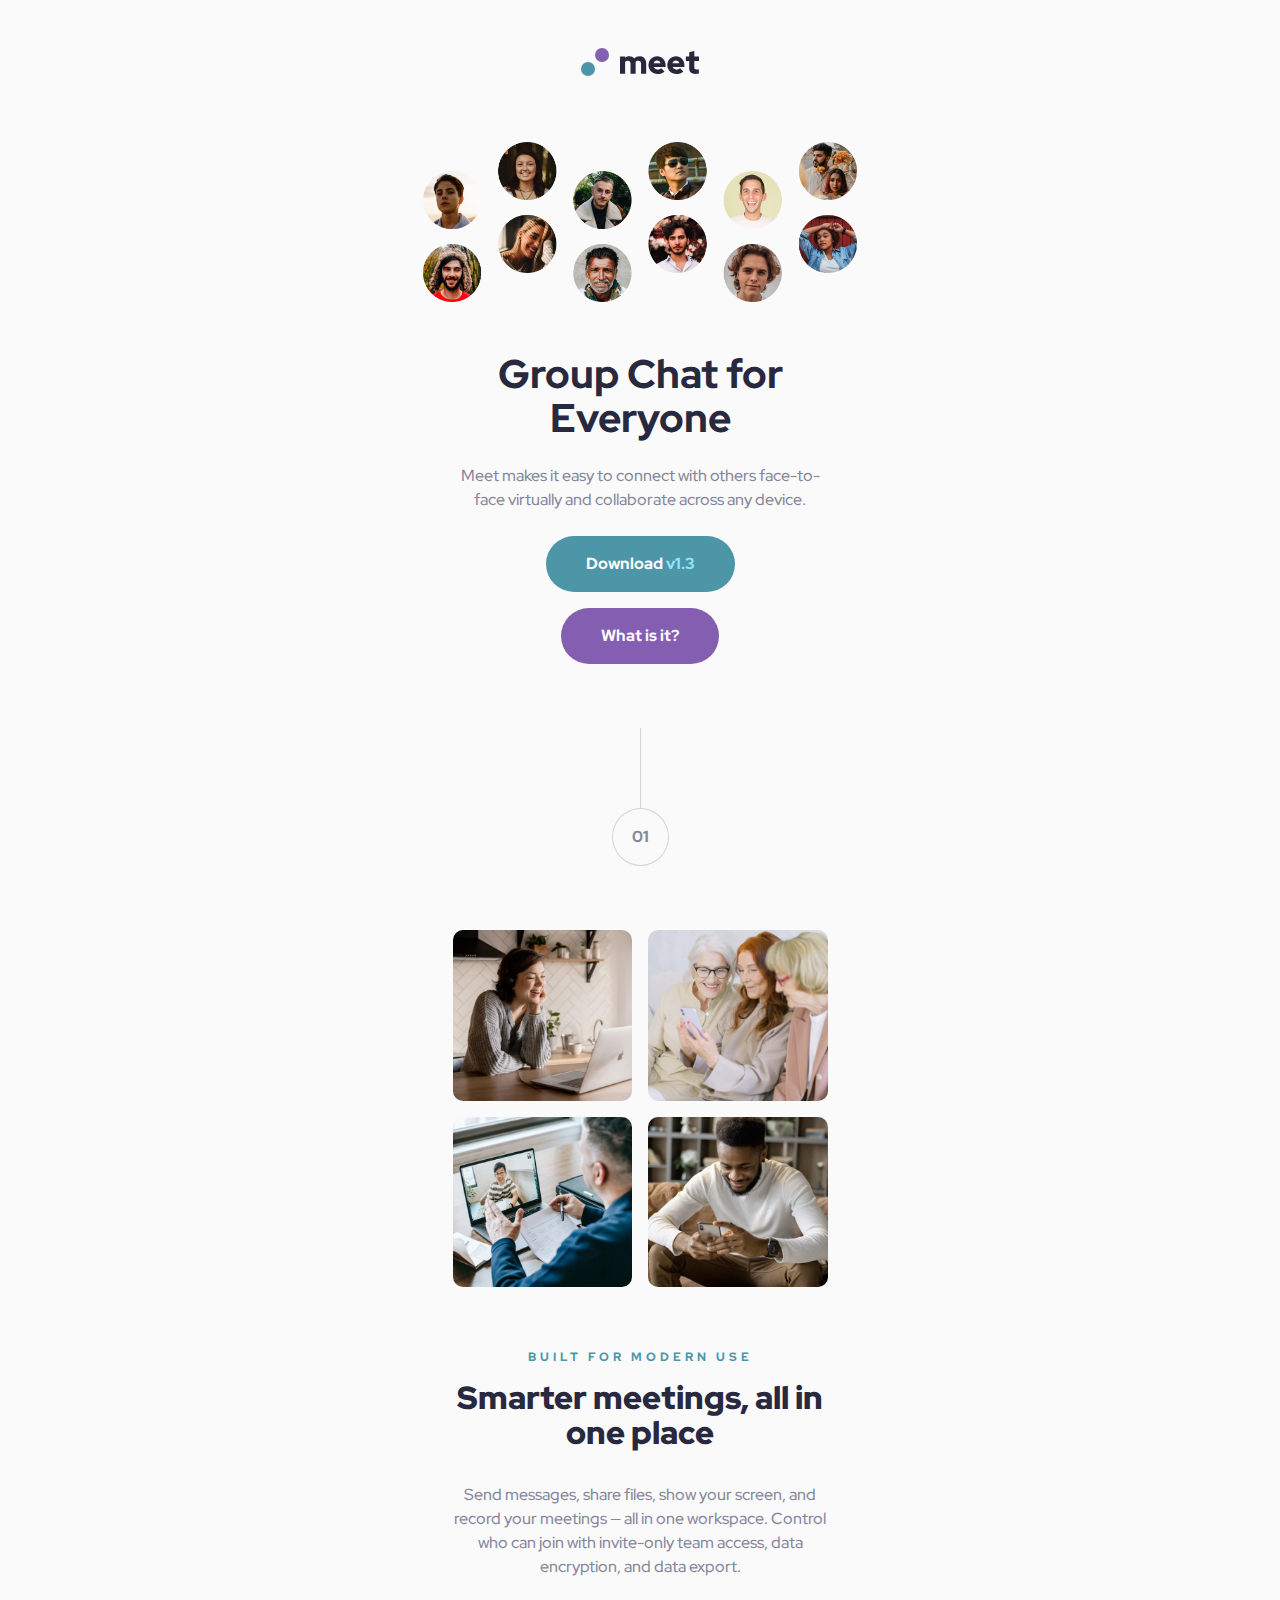
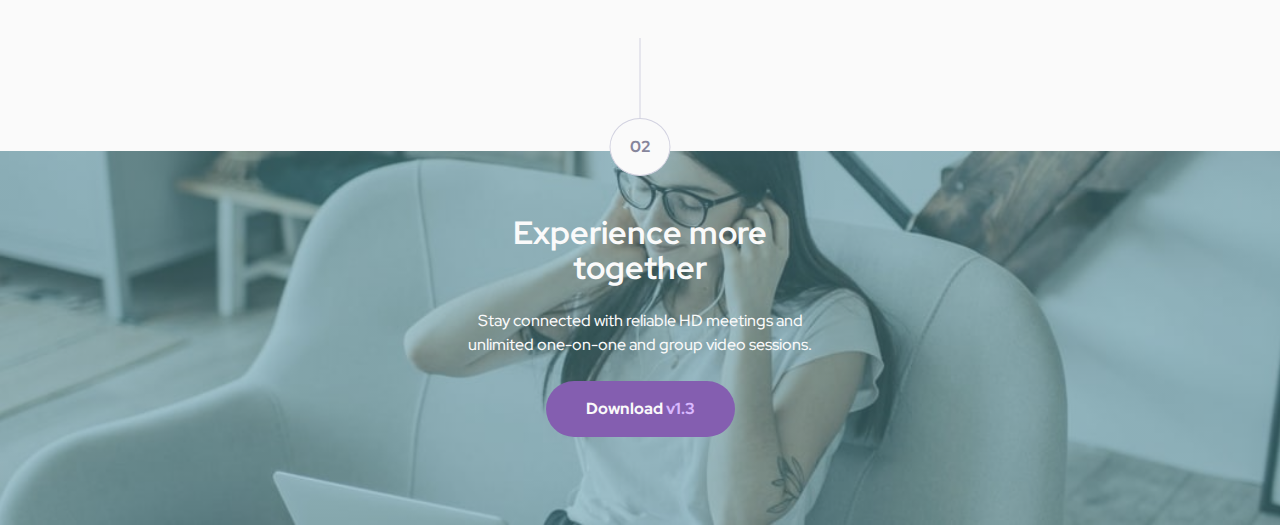
==== meet-landing-page/index.html @ e3021c3f "Upload mobile version" ====
<!DOCTYPE html>
<html lang="en">
  <head>
    <meta charset="UTF-8" />
    <meta name="viewport" content="width=device-width, initial-scale=1.0" />
    <title>Frontend Mentor | Meet landing page</title>
    <link rel="stylesheet" href="styles.css" />
  </head>
  <body>
    <!--

  01
  Built for modern use

  Smarter meetings, all in one place

  Send messages, share files, show your screen, and record your meetings — all in one 
  workspace. Control who can join with invite-only team access, data encryption, and data export.

  02
  Experience more together
  Stay connected with reliable HD meetings and unlimited one-on-one and group video sessions.

  Download v1.3 -->
  </body>
  <header class="header">
    <div>
      <img class="company-logo" src="assets/logo.svg" alt="company logo" />
    </div>
  </header>
  <main class="main">
    <section class="hero">
      <div class="hero-imgs-box">
        <img
          class="hero-imgs"
          src="assets/tablet/image-hero.png"
          alt="people's pictures"
        />
      </div>
      <div class="hero-text-box container">
        <h1 class="hero-header text-preset-1">Group Chat for Everyone</h1>
        <p class="hero-description text-preset-4">
          Meet makes it easy to connect with others face-to-face virtually and
          collaborate across any device.
        </p>
      </div>
      <div class="btn-box">
        <button class="btn btn-cta text-preset-5">
          Download <span class="btn-version-text">v1.3</span>
        </button>
        <button class="btn btn-purple text-preset-5">What is it?</button>
      </div>
    </section>

    <section class="about">
      <div class="ordering-container">
        <div class="vertical-line"></div>
        <span class="number text-preset-5">01</span>
      </div>
      <div class="container img-box">
        <img
          class="about-img"
          src="assets/desktop/image-woman-in-videocall.jpg"
          alt="woman in videocall"
        />
        <img
          class="about-img"
          src="assets/desktop/image-women-videochatting.jpg"
          alt="women in videochat"
        />
        <img
          class="about-img"
          src="assets/desktop/image-men-in-meeting.jpg"
          alt="man in meeting"
        />
        <img
          class="about-img"
          src="assets/desktop/image-man-texting.jpg"
          alt="man is texting"
        />
      </div>
      <div class="container about-text-box">
        <span class="text-preset-3 about-info">Built for modern use</span>
        <h2 class="text-preset-2 about-heading">
          Smarter meetings, all in one place
        </h2>
        <p class="text-preset-4 about-description">
          Send messages, share files, show your screen, and record your meetings
          — all in one workspace. Control who can join with invite-only team
          access, data encryption, and data export.
        </p>
      </div>
    </section>
  </main>

  <footer class="footer">
    <div class="ordering-container">
      <div class="vertical-line"></div>
      <span class="number text-preset-5">02</span>
    </div>
    <div class="footer-text-container container">
      <h2 class="text-preset-2 footer-heading">Experience more together</h2>
      <p class="text-preset-4 footer-description">
        Stay connected with reliable HD meetings and unlimited one-on-one and
        group video sessions.
      </p>
      <button class="btn text-preset-5 btn-purple">
        Download <span class="footer-version-text">v1.3</span>
      </button>
    </div>
  </footer>
</html>
---- meet-landing-page/styles.css ----
/* Adding font */
@import url("https://fonts.googleapis.com/css2?family=Red+Hat+Display:ital,wght@0,300..900;1,300..900&display=swap");

:root {
  /* Colors */
  --primary-color-cyan-600: hsl(192, 37%, 48%);
  --primary-color-cyan-300: hsl(192, 90%, 77%);
  --primary-color-purple-600: hsl(268, 34%, 53%);
  --primary-color-purple-300: hsl(268, 100%, 86%);
  --primary-color-slate-900: hsl(240, 21%, 20%);
  --primary-color-slate-600: hsl(240, 10%, 57%);
  --primary-color-slate-300: hsl(240, 18%, 85%);
  --primary-color-white: hsl(0, 0%, 98%);

  /* Spacing */
  --space-1400: 11.2rem;
  --sapce-1000: 8rem;
  --space-900: 7.2rem;
  --space-800: 6.4rem;
  --space-700: 5.6rem;
  --space-500: 4rem;
  --sapce-400: 3.2rem;
  --space-300: 2.4rem;
  --space-200: 1.6rem;
  --space-100: 0.8rem;
  --space-50: 0.4rem;

  /* Font */

  --main-font: "Red Hat Display", sans-serif;
}

/* Helper Classes */

.text-preset-1 {
  font-size: 4rem;
  line-height: 110%;
}

.text-preset-2 {
  font-size: 3.2rem;
  line-height: 110%;
}

.text-preset-3 {
  font-size: 1.2rem;
  line-height: 110%;
  letter-spacing: 0.4rem;
}

.text-preset-4 {
  font-size: 1.6rem;
  line-height: 150%;
  font-weight: 500;
}

.text-preset-5 {
  font-size: 1.6rem;
  line-height: 150%;
}

.text-preset-1,
.text-preset-2,
.text-preset-3,
.text-preset-4,
.text-preset-5 {
  font-family: var(--main-font);
}

/* Styling the Site itself */

* {
  margin: 0;
  padding: 0;
  box-sizing: border-box;
}

html {
  font-size: 62.5%;
  overflow-x: hidden;
}

body {
  background-color: var(--primary-color-white);
  overflow-x: hidden;
}

.header {
  display: flex;
  justify-content: center;
  margin-bottom: var(--space-800);
}

.container {
  max-width: 37.5rem;
  margin: 0 var(--sapce-400);
}

.company-logo {
  margin-top: 4.8rem;
}

/* Styling hero section */

.hero,
.about,
.ordering-container,
.about-text-box,
.footer {
  display: flex;
  flex-direction: column;
  align-items: center;
  justify-content: center;
}

.hero-imgs-box {
  width: 43.4rem;
  margin-bottom: 4.8rem;
}

.hero-imgs {
  width: 100%;
}

.hero-text-box {
  display: flex;
  flex-direction: column;
  align-items: center;
  justify-content: center;
  text-align: center;
}

.hero-header {
  color: var(--primary-color-slate-900);
  font-weight: 800;
  margin-bottom: var(--space-300);
}

.hero-description {
  color: var(--primary-color-slate-600);
  margin-bottom: var(--space-300);
}

.btn-box {
  display: flex;
  flex-direction: column;
  align-items: center;
  justify-content: center;
}

.btn {
  padding: var(--space-200) var(--space-500);
  cursor: pointer;
  border: none;
  color: var(--primary-color-white);
  border-radius: 3rem;
  font-weight: 800;
  transition: all 0.3s;
}

.btn-cta {
  background-color: var(--primary-color-cyan-600);
  margin-bottom: var(--space-200);
}

.btn-version-text {
  color: var(--primary-color-cyan-300);
}

.btn-purple {
  background-color: var(--primary-color-purple-600);
  margin-bottom: var(--sapce-400);
}

.btn-cta:hover,
.btn-cta:active {
  background-color: #71c0d4;
}

.btn-purple:hover,
.btn-purple:active {
  background-color: #b18bdd;
}

/* Styling about section */

.ordering-container {
  margin-bottom: var(--space-800);
}

.vertical-line {
  height: 8rem;
  width: 1px;
  background-color: var(--primary-color-slate-300);
  margin-top: var(--sapce-400);
}

.number {
  color: var(--primary-color-slate-600);
  border: 1px solid var(--primary-color-slate-300);
  border-radius: 50%;
  padding: 1.6rem 1.9rem;
  font-weight: 800;
}

.img-box {
  display: grid;
  grid-template-columns: repeat(2, 1fr);
  gap: var(--space-200);
  margin-bottom: var(--space-800);
}

.about-img {
  width: 100%;
  border-radius: 1rem;
}

.about-info {
  color: var(--primary-color-cyan-600);
  font-weight: 800;
  text-transform: uppercase;
  margin-bottom: var(--space-200);
}

.about-text-box {
  text-align: center;
  margin-bottom: var(--space-800);
}

.about-heading {
  color: var(--primary-color-slate-900);
  font-weight: 900;
  margin-bottom: var(--sapce-400);
}

.about-description {
  color: var(--primary-color-slate-600);
}

/* Styling Footer */

footer {
  position: relative;
  margin-top: 10.8rem;
  background: linear-gradient(
      hsla(191, 33%, 48%, 0.5),
      hsla(191, 33%, 48%, 0.5)
    ),
    url("assets/desktop/image-footer.jpg");
  background-size: cover;
  background-position: center;
}

footer .ordering-container {
  margin-bottom: 0;
  position: absolute;
  top: -30%;
  left: 50%;
  transform: translatex(-50%);
}

footer .ordering-container .number {
  background-color: var(--primary-color-white);
}

footer .ordering-container .vertical-line {
  margin-top: 0;
}

.footer-text-container {
  height: 37.4rem;
  text-align: center;
  color: var(--primary-color-white);
}

.footer-heading {
  padding-top: var(--space-800);
  margin-bottom: var(--space-300);
}

.footer-description {
  margin-bottom: var(--space-300);
}

.footer-version-text {
  color: var(--primary-color-purple-300);
}
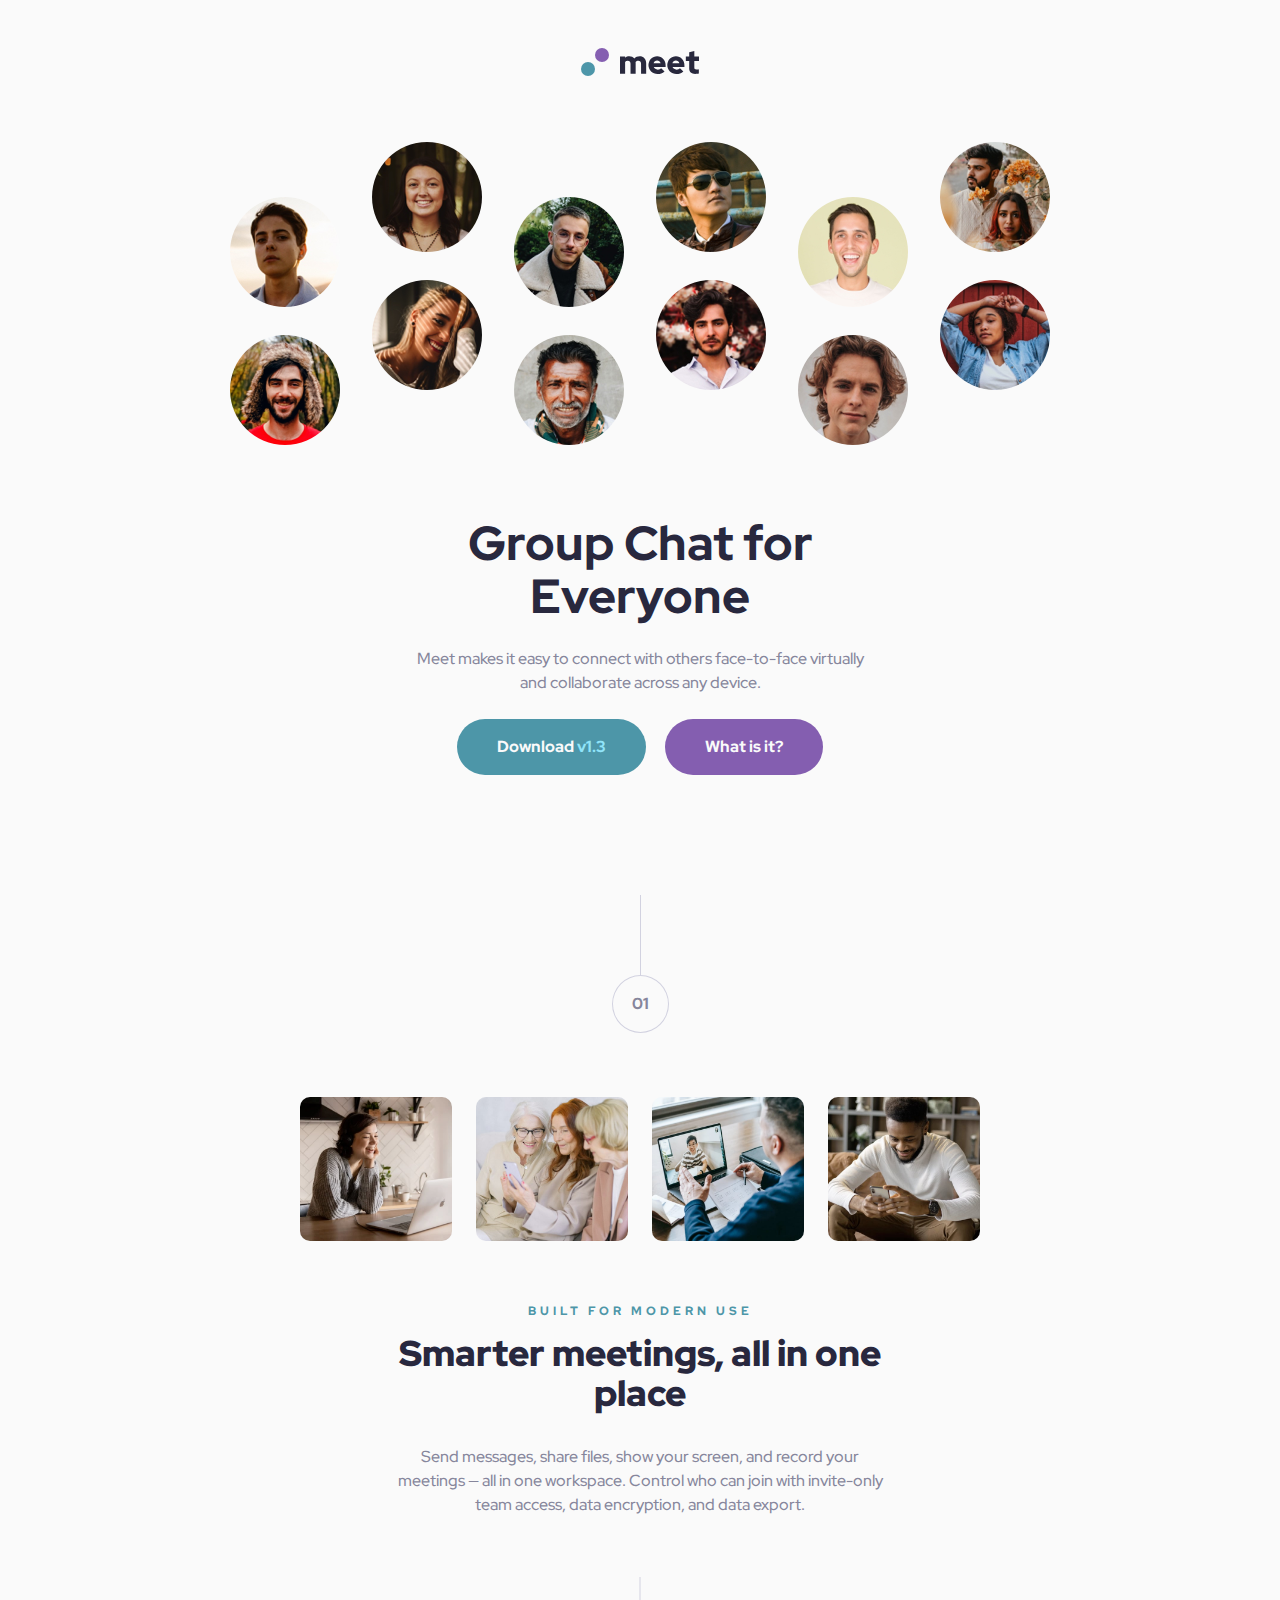
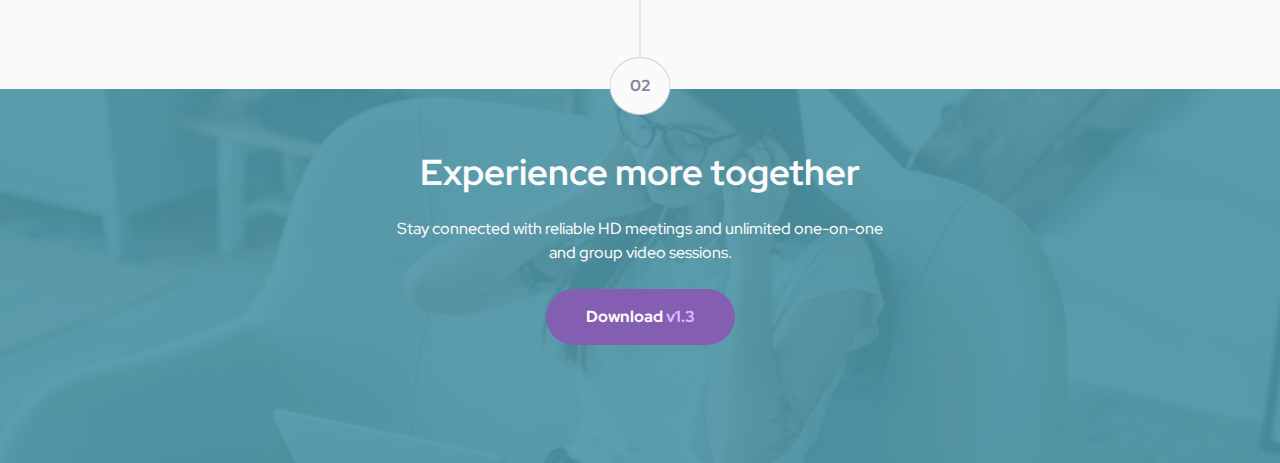
==== commit f0c0385b: "Add files via upload" ====
--- a/meet-landing-page/index.html
+++ b/meet-landing-page/index.html
@@ -6,23 +6,7 @@
     <title>Frontend Mentor | Meet landing page</title>
     <link rel="stylesheet" href="styles.css" />
   </head>
-  <body>
-    <!--
-
-  01
-  Built for modern use
-
-  Smarter meetings, all in one place
-
-  Send messages, share files, show your screen, and record your meetings — all in one 
-  workspace. Control who can join with invite-only team access, data encryption, and data export.
-
-  02
-  Experience more together
-  Stay connected with reliable HD meetings and unlimited one-on-one and group video sessions.
-
-  Download v1.3 -->
-  </body>
+  <body></body>
   <header class="header">
     <div>
       <img class="company-logo" src="assets/logo.svg" alt="company logo" />
@@ -34,6 +18,16 @@
         <img
           class="hero-imgs"
           src="assets/tablet/image-hero.png"
+          alt="people's pictures"
+        />
+        <img
+          class="hero-img-left"
+          src="assets/desktop/image-hero-left.png"
+          alt="people's pictures"
+        />
+        <img
+          class="hero-img-right"
+          src="assets/desktop/image-hero-right.png"
           alt="people's pictures"
         />
       </div>
--- a/meet-landing-page/styles.css
+++ b/meet-landing-page/styles.css
@@ -19,7 +19,7 @@
   --space-800: 6.4rem;
   --space-700: 5.6rem;
   --space-500: 4rem;
-  --sapce-400: 3.2rem;
+  --space-400: 3.2rem;
   --space-300: 2.4rem;
   --space-200: 1.6rem;
   --space-100: 0.8rem;
@@ -93,7 +93,7 @@
 
 .container {
   max-width: 37.5rem;
-  margin: 0 var(--sapce-400);
+  margin: 0 var(--space-400);
 }
 
 .company-logo {
@@ -120,6 +120,15 @@
 
 .hero-imgs {
   width: 100%;
+  display: block;
+}
+
+.hero-img-left {
+  display: none;
+}
+
+.hero-img-right {
+  display: none;
 }
 
 .hero-text-box {
@@ -169,7 +178,7 @@
 
 .btn-purple {
   background-color: var(--primary-color-purple-600);
-  margin-bottom: var(--sapce-400);
+  margin-bottom: var(--space-400);
 }
 
 .btn-cta:hover,
@@ -192,7 +201,7 @@
   height: 8rem;
   width: 1px;
   background-color: var(--primary-color-slate-300);
-  margin-top: var(--sapce-400);
+  margin-top: var(--space-400);
 }
 
 .number {
@@ -230,7 +239,7 @@
 .about-heading {
   color: var(--primary-color-slate-900);
   font-weight: 900;
-  margin-bottom: var(--sapce-400);
+  margin-bottom: var(--space-400);
 }
 
 .about-description {
@@ -243,8 +252,8 @@
   position: relative;
   margin-top: 10.8rem;
   background: linear-gradient(
-      hsla(191, 33%, 48%, 0.5),
-      hsla(191, 33%, 48%, 0.5)
+      hsla(192, 37%, 48%, 0.9),
+      hsla(192, 37%, 48%, 0.9)
     ),
     url("assets/desktop/image-footer.jpg");
   background-size: cover;
@@ -285,3 +294,145 @@
 .footer-version-text {
   color: var(--primary-color-purple-300);
 }
+
+/* Writing Responsive design */
+
+@media (min-width: 768px) {
+  .container {
+    max-width: 44.8rem;
+  }
+
+  .hero-imgs-box {
+    width: 82rem;
+    margin-bottom: var(--space-900);
+  }
+
+  .text-preset-1 {
+    font-size: 4.8rem;
+  }
+
+  .btn-box {
+    display: inline-block;
+  }
+
+  .btn-cta {
+    margin-right: 1.7rem;
+  }
+
+  .about {
+    padding-top: var(--space-700);
+  }
+
+  .img-box {
+    grid-template-columns: repeat(4, 1fr);
+    gap: 0;
+    column-gap: var(--space-300);
+  }
+
+  .about-img {
+    width: 15.2rem;
+  }
+  .img-box {
+    max-width: 68rem;
+    margin: 0 4.2rem var(--space-800) 4.2rem;
+  }
+
+  .text-preset-2 {
+    font-size: 3.6rem;
+  }
+
+  .about-text-box {
+    max-width: 50.4rem;
+  }
+
+  .footer .container {
+    max-width: 50.4rem;
+  }
+}
+
+@media (min-width: 1440px) {
+  .hero-imgs {
+    display: none;
+  }
+
+  .hero-imgs-box {
+    position: relative;
+    width: 100%;
+    margin-bottom: 0;
+  }
+
+  .hero-img-left {
+    display: inline-block;
+    position: absolute;
+    left: -2%;
+    top: -20px;
+  }
+
+  .hero-img-right {
+    position: absolute;
+    display: inline-block;
+    right: -2%;
+    top: 20px;
+  }
+
+  .hero-text-box {
+    margin-top: var(--space-300);
+  }
+  .text-preset-1 {
+    font-size: 6.4rem;
+  }
+
+  .hero-header {
+    margin-bottom: var(--space-400);
+  }
+
+  .text-preset-4 {
+    font-size: 1.8rem;
+  }
+
+  .hero-description {
+    margin-bottom: var(--space-400);
+  }
+
+  .img-box {
+    max-width: 112rem;
+    column-gap: var(--space-400);
+  }
+
+  .about-img {
+    height: 25.6rem;
+    width: 25.6rem;
+  }
+
+  .text-preset-3 {
+    font-size: 1.6rem;
+  }
+
+  .text-preset-2 {
+    font-size: 4.5rem;
+  }
+
+  .about-text-box {
+    max-width: 54.4rem;
+  }
+
+  .footer .container {
+    max-width: 112rem;
+  }
+  .footer-text-container {
+    display: grid;
+    grid-template-columns: 1fr 0.8fr 0.5fr;
+    justify-content: center;
+    align-items: center;
+    column-gap: var(--space-400);
+  }
+
+  .footer-heading {
+    padding-top: 0;
+    text-align: left;
+  }
+
+  .footer-description {
+    text-align: left;
+  }
+}
